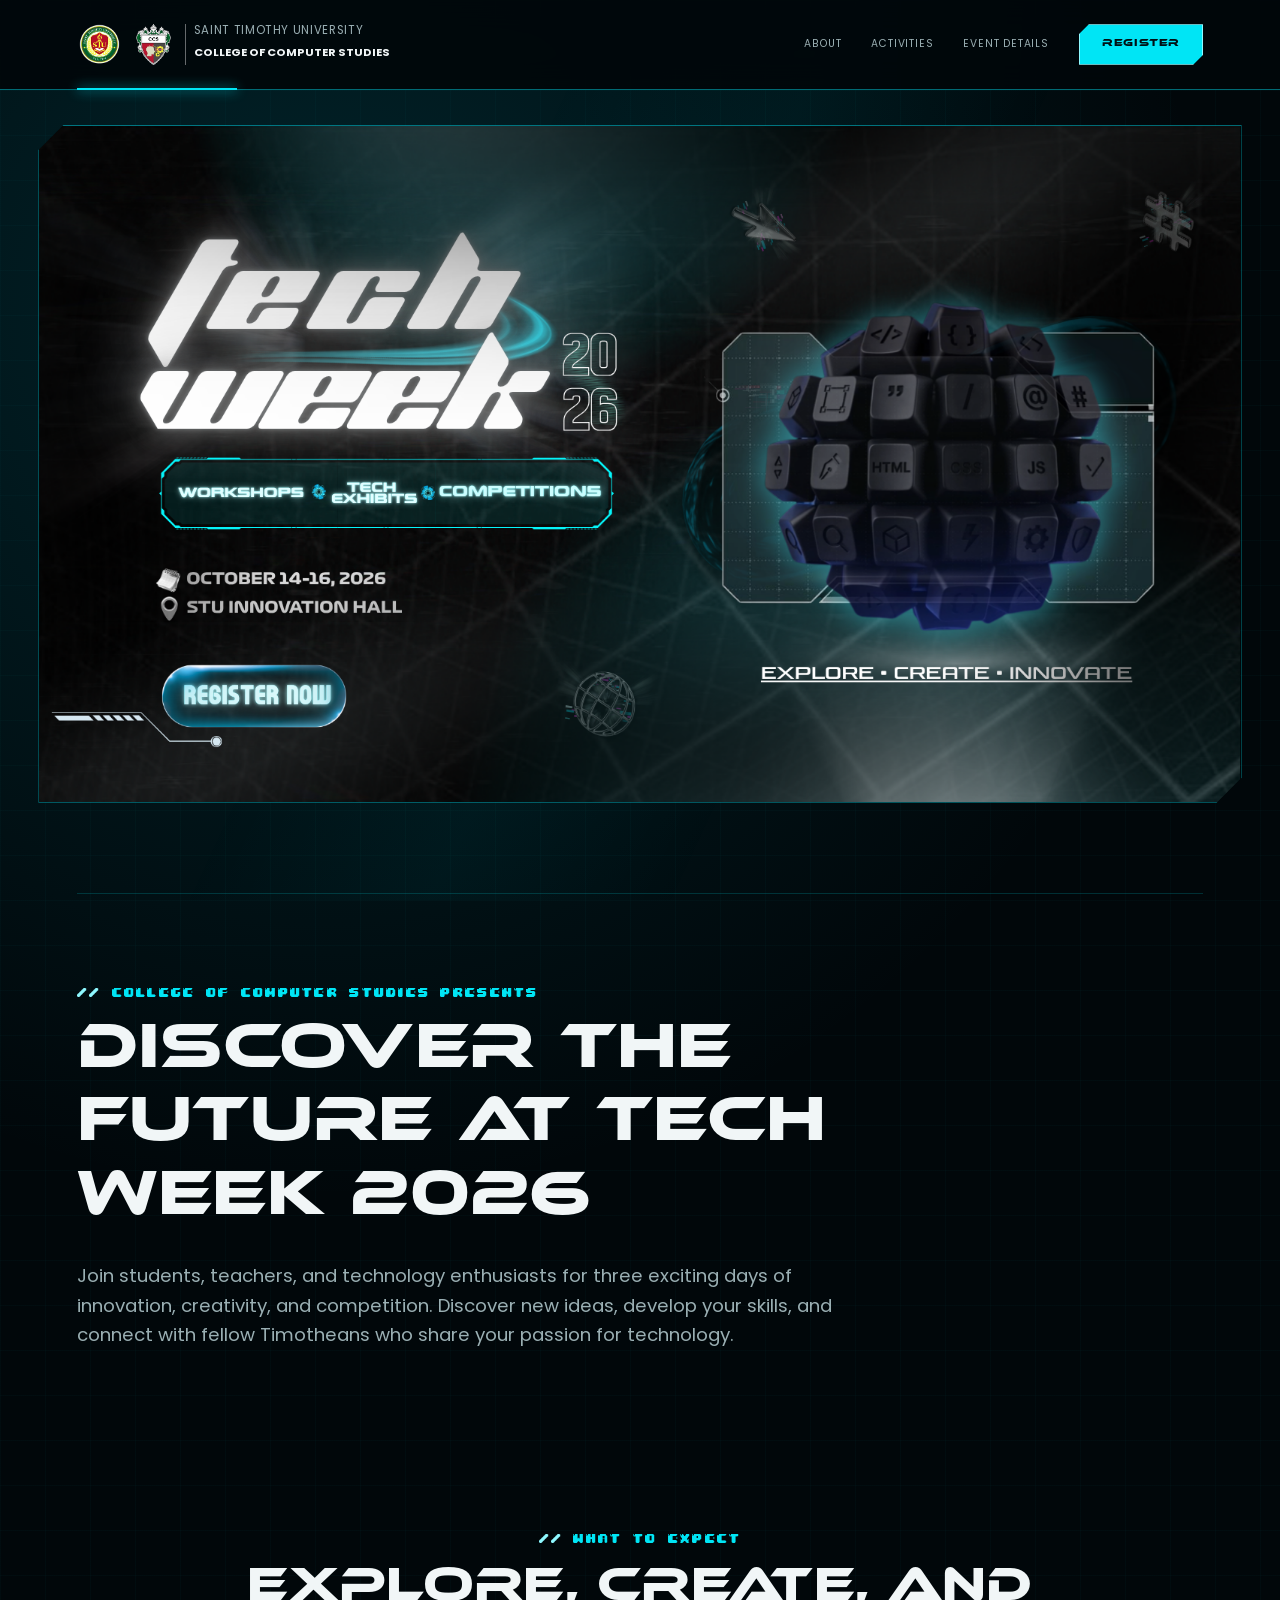
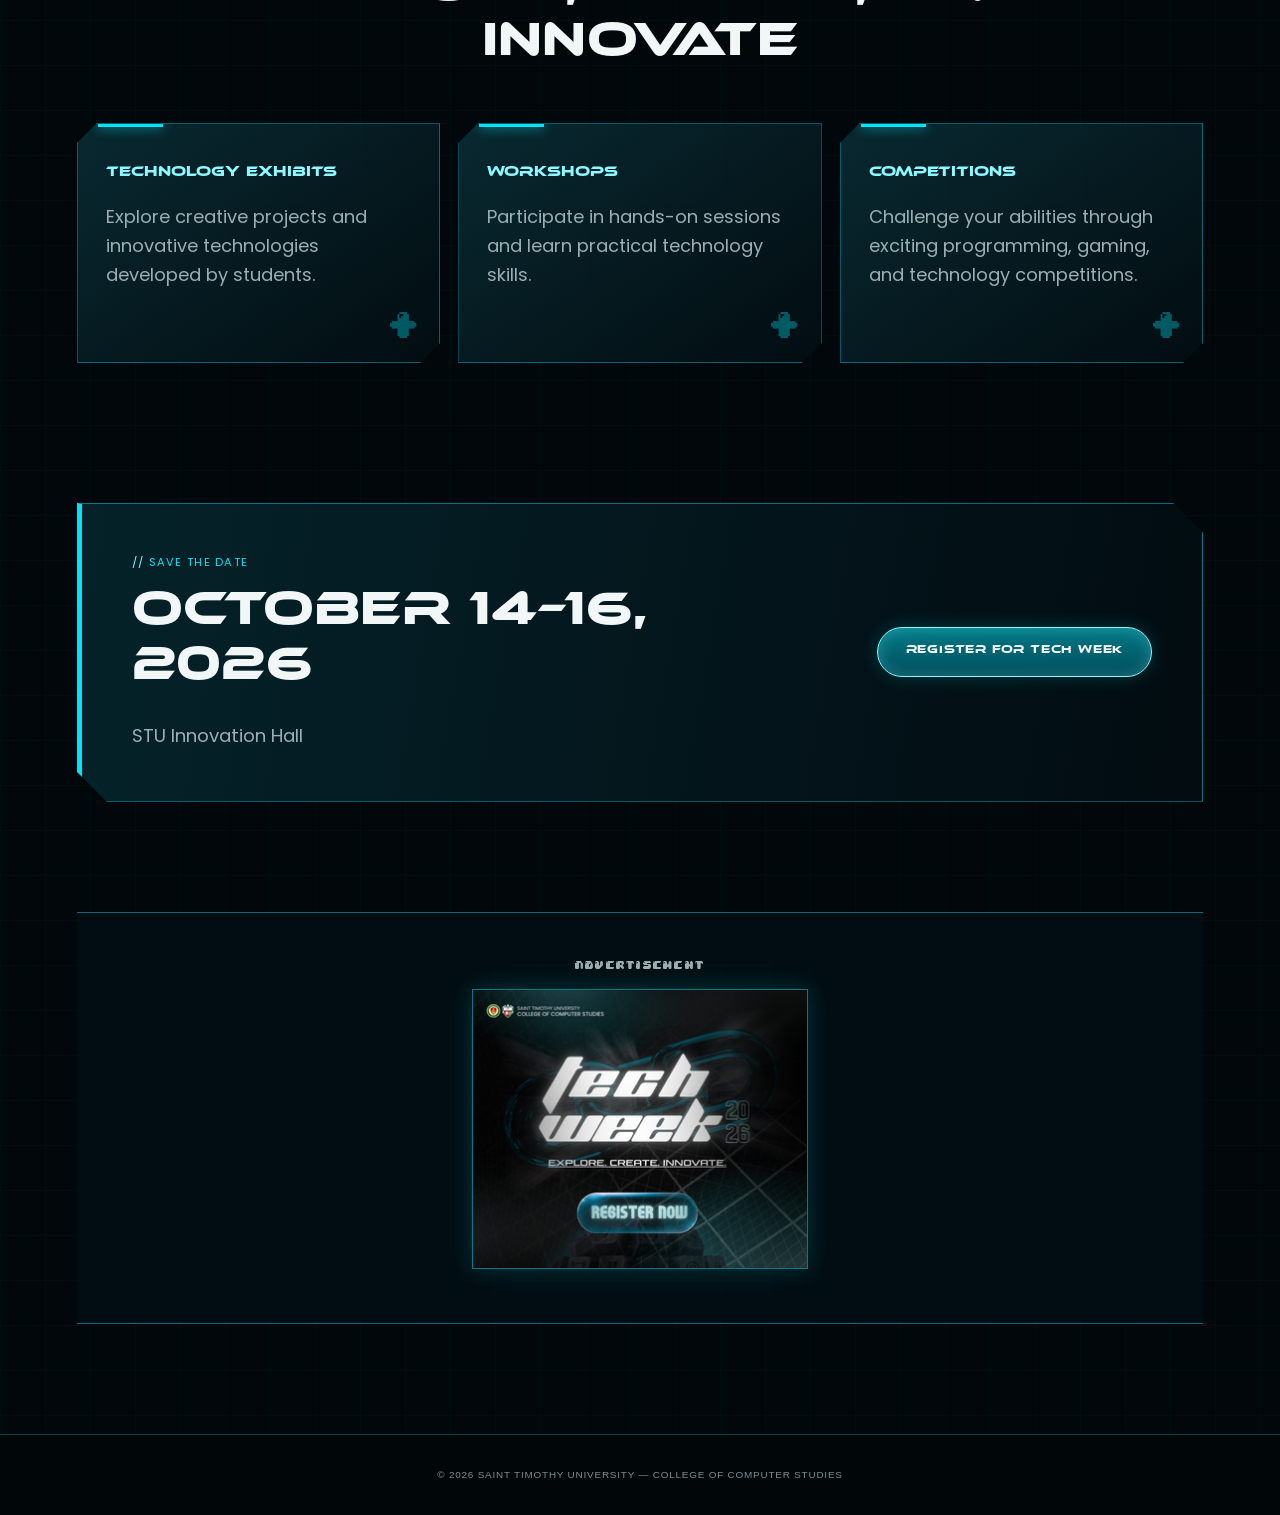
==== index.html @ e006cb98 "Add files via upload" ====
<!DOCTYPE html>
<html lang="en">
<head>
    <meta charset="UTF-8">
    <meta name="viewport" content="width=device-width, initial-scale=1.0">

    <title>Tech Week 2026 | Saint Timothy University</title>
    <meta name="description"
          content="Register for Tech Week 2026 of the College of Computer Studies.">

    <link rel="stylesheet" href="style.css">
</head>

<body>

    <!-- Navigation -->
    <header class="site-header">
        <div class="school-brand">
            <img src="images/stu-logo.png" alt="Saint Timothy University logo">
            <img src="images/ccs-logo.png" alt="College of Computer Studies logo">

            <div>
                <p>Saint Timothy University</p>
                <strong>College of Computer Studies</strong>
            </div>
        </div>

        <nav>
            <a href="#about">About</a>
            <a href="#activities">Activities</a>
            <a href="#event-details">Event Details</a>
            <a href="register.html" class="nav-register">Register</a>
        </nav>
    </header>

    <main>

        <section class="hero">

    <div class="video-banner">

        <video
            autoplay
            muted
            loop
            playsinline
            poster="images/landing-page-banner.png"
        >
            <source
                src="videos/landing-page-video.mp4"
                type="video/mp4"
            >

            Your browser does not support video.
        </video>

            <a
            href="register.html"
            class="video-register-hotspot"
            aria-label="Register for Tech Week 2026"
        ></a>

    </div>

</section>

        <!-- About -->
        <section id="about" class="content-section">
            <p class="section-label">College of Computer Studies presents</p>

            <h1>Discover the future at Tech Week 2026</h1>

            <p>
                Join students, teachers, and technology enthusiasts for three
                exciting days of innovation, creativity, and competition.
                Discover new ideas, develop your skills, and connect with
                fellow Timotheans who share your passion for technology.
            </p>
        </section>

        <!-- Activities -->
        <section id="activities" class="content-section">
            <p class="section-label">What to expect</p>
            <h2>Explore, create, and innovate</h2>

            <div class="activity-container">

                <article class="activity-card">
                    <h3>Technology Exhibits</h3>
                    <p>
                        Explore creative projects and innovative technologies
                        developed by students.
                    </p>
                </article>

                <article class="activity-card">
                    <h3>Workshops</h3>
                    <p>
                        Participate in hands-on sessions and learn practical
                        technology skills.
                    </p>
                </article>

                <article class="activity-card">
                    <h3>Competitions</h3>
                    <p>
                        Challenge your abilities through exciting programming,
                        gaming, and technology competitions.
                    </p>
                </article>

            </div>
        </section>

        <!-- Event Details -->
        <section id="event-details" class="event-details">
            <div>
                <p class="section-label">Save the date</p>
                <h2>October 14–16, 2026</h2>
                <p>STU Innovation Hall</p>
            </div>

            <a href="register.html" class="primary-button">
                Register for Tech Week
            </a>
        </section>

        <!-- Clickable Banner Advertisement -->
        <aside class="advertisement">
            <p class="ad-label">Advertisement</p>

            <a href="register.html"
               aria-label="Register for Tech Week 2026">
                <img
                    src="images/banner-ad.png"
                    alt="Tech Week 2026 registration banner advertisement"
                >
            </a>
        </aside>

    </main>

    <footer>
        <p>
            © 2026 Saint Timothy University —
            College of Computer Studies
        </p>
    </footer>

    <script src="script.js"></script>
</body>
</html>
---- style.css ----
@import url("https://fonts.googleapis.com/css2?family=Poppins:wght@400;500;600;700&display=swap");

@font-face {
    font-family: "Planet Kosmos";
    src: url("fonts/PLANK___.TTF") format("truetype");
    font-weight: normal;
    font-style: normal;
}

@font-face {
    font-family: "Ethnocentric";
    src: url("fonts/Ethnocentric-Regular.otf") format("opentype");
    font-weight: normal;
    font-style: normal;
}

@font-face {
    font-family: "04B30";
    src: url("fonts/04B_30__.TTF") format("truetype");
    font-weight: normal;
    font-style: normal;
}

* {
    margin: 0;
    padding: 0;
    box-sizing: border-box;
}

:root {
    --black: #01070a;
    --dark: #041015;
    --panel: #071b21;
    --panel-light: #0b2b32;
    --cyan: #00e5f5;
    --cyan-light: #8ef8ff;
    --cyan-dark: #05798a;
    --white: #f1f6f7;
    --gray: #9aafb3;
    --border: rgba(0, 229, 245, 0.45);
}

html {
    scroll-behavior: smooth;
}

body {
    min-height: 100vh;
    overflow-x: hidden;

    background-color: var(--black);
    background-image:
        linear-gradient(rgba(0, 229, 245, 0.025) 1px, transparent 1px),
        linear-gradient(90deg, rgba(0, 229, 245, 0.025) 1px, transparent 1px),
        radial-gradient(
            circle at 25% 10%,
            rgba(0, 150, 170, 0.2),
            transparent 30%
        );

    background-size:
        45px 45px,
        45px 45px,
        auto;

    color: var(--white);
    font-family: "Poppins", sans-serif;
    font-size: 18px;
    line-height: 1.6;
}

body::before {
    content: "";
    position: fixed;
    inset: 0;
    z-index: -1;
    pointer-events: none;

    background:
        linear-gradient(
            115deg,
            transparent 35%,
            rgba(0, 229, 245, 0.035) 50%,
            transparent 65%
        );
}

img {
    display: block;
    max-width: 100%;
}

a {
    color: inherit;
    text-decoration: none;
}


/* ==============================
   HEADER
   ============================== */

.site-header {
    width: 100%;
    min-height: 90px;
    padding: 14px 6%;

    display: flex;
    align-items: center;
    justify-content: space-between;
    gap: 30px;

    background: rgba(1, 7, 10, 0.92);
    border-bottom: 1px solid var(--border);
    backdrop-filter: blur(15px);

    position: sticky;
    top: 0;
    z-index: 1000;
}

.site-header::after {
    content: "";
    width: 160px;
    height: 2px;

    position: absolute;
    bottom: -1px;
    left: 6%;

    background: var(--cyan);
    box-shadow: 0 0 12px var(--cyan);
}

.school-brand {
    display: flex;
    align-items: center;
    gap: 9px;
}

.school-brand img {
    width: 45px;
    height: 45px;
    object-fit: contain;
}

.school-brand div {
    padding-left: 8px;
    border-left: 1px solid rgba(255, 255, 255, 0.4);
}

.school-brand p {
    color: var(--gray);
    font-size: 0.72rem;
    line-height: 1.1;
    letter-spacing: 0.04rem;
    text-transform: uppercase;
}

.school-brand strong {
    color: var(--white);
    font-family: "Orbitron", sans-serif;
    font-size: 0.7rem;
    line-height: 1.1;
    text-transform: uppercase;
}

nav {
    display: flex;
    align-items: center;
    gap: 30px;
}

nav a {
    color: var(--gray);
    font-family: "Orbitron", sans-serif;
    font-size: 0.65rem;
    letter-spacing: 0.05rem;
    text-transform: uppercase;
    transition: 0.25s;
}

nav a:hover {
    color: var(--cyan-light);
    text-shadow: 0 0 10px var(--cyan);
}

.nav-register {
    padding: 11px 22px;
    color: #001014;
    background: var(--cyan);
    border: 1px solid var(--cyan-light);

    clip-path: polygon(
        10px 0,
        100% 0,
        100% calc(100% - 10px),
        calc(100% - 10px) 100%,
        0 100%,
        0 10px
    );
}

.nav-register:hover {
    color: #001014;
    background: var(--cyan-light);
    box-shadow: 0 0 20px rgba(0, 229, 245, 0.55);
}


/* ==============================
   LANDING-PAGE BANNER
   ============================== */

.hero {
    width: min(1500px, 94%);
    margin: 35px auto 90px;
    text-align: center;
}

.hero-banner {
    display: block;
    position: relative;
    overflow: hidden;
    border: 1px solid rgba(0, 229, 245, 0.55);

    clip-path: polygon(
        25px 0,
        100% 0,
        100% calc(100% - 25px),
        calc(100% - 25px) 100%,
        0 100%,
        0 25px
    );

    box-shadow:
        0 0 30px rgba(0, 229, 245, 0.15),
        inset 0 0 25px rgba(0, 229, 245, 0.08);

    transition: 0.3s;
}

.hero-banner::after {
    content: "";
    position: absolute;
    inset: 0;

    background: linear-gradient(
        105deg,
        transparent 35%,
        rgba(142, 248, 255, 0.09) 50%,
        transparent 65%
    );

    transform: translateX(-100%);
    transition: 0.7s;
}

.hero-banner:hover {
    border-color: var(--cyan-light);
    box-shadow: 0 0 45px rgba(0, 229, 245, 0.3);
}

.hero-banner:hover::after {
    transform: translateX(100%);
}

.hero-banner img {
    width: 100%;
}

.hero-hint {
    margin-top: 15px;
    color: var(--gray);
    font-family: "Orbitron", sans-serif;
    font-size: 0.62rem;
    letter-spacing: 0.12rem;
    text-transform: uppercase;
}


/* ==============================
   CONTENT SECTIONS
   ============================== */

.content-section {
    width: min(1150px, 88%);
    margin: auto;
    padding: 90px 0;
}

#about {
    text-align: left;
    border-top: 1px solid rgba(0, 229, 245, 0.18);
}

.section-label {
    margin-bottom: 15px;
    color: var(--cyan);
    font-family: "Orbitron", sans-serif;
    font-size: 0.7rem;
    font-weight: 700;
    letter-spacing: 0.15rem;
    text-transform: uppercase;
}

.section-label::before {
    content: "// ";
    color: var(--cyan-light);
}

.content-section h1,
.content-section h2,
.event-details h2 {
    max-width: 850px;
    margin-bottom: 24px;

    color: var(--white);
    font-family: "Orbitron", sans-serif;
    font-weight: 700;
    line-height: 1.15;
    text-transform: uppercase;
}

.content-section h1 {
    font-size: clamp(2.2rem, 5vw, 4.5rem);
}

.content-section h2,
.event-details h2 {
    font-size: clamp(1.7rem, 4vw, 3rem);
}

.content-section > p:last-child {
    max-width: 800px;
    color: var(--gray);
    font-size: 1.15rem;
}


/* ==============================
   ACTIVITY PANELS
   ============================== */

#activities {
    text-align: center;
}

#activities h2 {
    margin-left: auto;
    margin-right: auto;
}

.activity-container {
    margin-top: 50px;

    display: grid;
    grid-template-columns: repeat(3, 1fr);
    gap: 18px;
}

.activity-card {
    min-height: 240px;
    padding: 38px 28px;
    position: relative;
    overflow: hidden;

    background:
        linear-gradient(
            145deg,
            rgba(10, 46, 54, 0.88),
            rgba(2, 13, 18, 0.96)
        );

    border: 1px solid rgba(0, 229, 245, 0.35);
    text-align: left;

    clip-path: polygon(
        20px 0,
        100% 0,
        100% calc(100% - 20px),
        calc(100% - 20px) 100%,
        0 100%,
        0 20px
    );

    transition: 0.3s;
}

.activity-card::before {
    content: "";
    width: 65px;
    height: 3px;

    position: absolute;
    top: 0;
    left: 20px;

    background: var(--cyan);
    box-shadow: 0 0 12px var(--cyan);
}

.activity-card::after {
    content: "+";
    position: absolute;
    right: 18px;
    bottom: 10px;

    color: rgba(0, 229, 245, 0.35);
    font-family: "Orbitron", sans-serif;
    font-size: 2rem;
}

.activity-card:hover {
    transform: translateY(-8px);
    border-color: var(--cyan);
    box-shadow: 0 0 25px rgba(0, 229, 245, 0.18);
}

.activity-card h3 {
    margin-bottom: 18px;
    color: var(--cyan-light);
    font-family: "Orbitron", sans-serif;
    font-size: 1rem;
    text-transform: uppercase;
}

.activity-card p {
    color: var(--gray);
}


/* ==============================
   EVENT DETAILS
   ============================== */

.event-details {
    width: min(1150px, 88%);
    margin: 50px auto 110px;
    padding: 50px;

    display: flex;
    align-items: center;
    justify-content: space-between;
    gap: 30px;

    background:
        linear-gradient(
            100deg,
            rgba(5, 36, 44, 0.95),
            rgba(2, 12, 17, 0.98)
        );

    border: 1px solid var(--border);
    border-left: 5px solid var(--cyan);

    clip-path: polygon(
        0 0,
        calc(100% - 30px) 0,
        100% 30px,
        100% 100%,
        30px 100%,
        0 calc(100% - 30px)
    );
}

.event-details p:not(.section-label) {
    color: var(--gray);
    font-size: 1.15rem;
}

.primary-button {
    display: inline-block;
    flex-shrink: 0;
    padding: 15px 28px;

    color: var(--white);
    background:
        linear-gradient(
            180deg,
            rgba(0, 229, 245, 0.5),
            rgba(1, 91, 108, 0.8)
        );

    border: 1px solid var(--cyan-light);
    border-radius: 30px;

    font-family: "Orbitron", sans-serif;
    font-size: 0.7rem;
    font-weight: 700;
    letter-spacing: 0.05rem;
    text-transform: uppercase;

    box-shadow:
        inset 0 0 15px rgba(142, 248, 255, 0.25),
        0 0 18px rgba(0, 229, 245, 0.2);

    transition: 0.3s;
}

.primary-button:hover {
    color: #001014;
    background: var(--cyan-light);
    transform: translateY(-3px);
    box-shadow: 0 0 30px rgba(0, 229, 245, 0.55);
}


/* ==============================
   BANNER ADVERTISEMENT
   ============================== */

.advertisement {
    width: min(1150px, 88%);
    margin: 0 auto 110px;
    padding: 45px;

    background: rgba(3, 18, 23, 0.65);
    border-top: 1px solid var(--border);
    border-bottom: 1px solid var(--border);

    text-align: center;
}

.ad-label {
    margin-bottom: 16px;
    color: var(--gray);
    font-family: "Orbitron", sans-serif;
    font-size: 0.6rem;
    letter-spacing: 0.15rem;
    text-transform: uppercase;
}

.advertisement a {
    display: inline-block;
    position: relative;
}

.advertisement img {
    width: 336px;
    height: 280px;
    object-fit: cover;

    border: 1px solid var(--cyan-dark);
    box-shadow: 0 0 25px rgba(0, 229, 245, 0.18);
    transition: 0.3s;
}

.advertisement a:hover img {
    transform: scale(1.025);
    border-color: var(--cyan-light);
    box-shadow: 0 0 35px rgba(0, 229, 245, 0.4);
}


/* ==============================
   FOOTER
   ============================== */

footer {
    padding: 32px 20px;

    background: #010609;
    border-top: 1px solid rgba(0, 229, 245, 0.25);

    color: #789095;
    font-family: "Orbitron", sans-serif;
    font-size: 0.62rem;
    letter-spacing: 0.05rem;
    text-align: center;
    text-transform: uppercase;
}


/* ==============================
   RESPONSIVE DESIGN
   ============================== */

@media (max-width: 900px) {

    .site-header {
        flex-direction: column;
        padding: 18px 5%;
    }

    nav {
        width: 100%;
        justify-content: center;
        flex-wrap: wrap;
        gap: 18px;
    }

    .activity-container {
        grid-template-columns: 1fr;
    }

    .activity-card {
        min-height: auto;
    }

    .event-details {
        padding: 40px 28px;
        flex-direction: column;
        align-items: flex-start;
    }
}

@media (max-width: 550px) {

    body {
        font-size: 16px;
    }

    .school-brand img {
        width: 36px;
        height: 36px;
    }

    .school-brand p {
        font-size: 0.58rem;
    }

    .school-brand strong {
        font-size: 0.6rem;
    }

    nav a:not(.nav-register) {
        display: none;
    }

    .hero {
        width: 96%;
        margin-top: 18px;
    }

    .content-section {
        padding: 65px 0;
    }

    .event-details {
        width: 92%;
    }

    .advertisement {
        width: 92%;
        padding: 30px 15px;
    }

    .advertisement img {
        width: 100%;
        max-width: 336px;
        height: auto;
    }
}
/* ==============================
   CUSTOM TECH WEEK FONTS
   ============================== */

/* Normal readable text */
body,
.school-brand p,
.school-brand strong,
nav a,
.activity-card p,
.content-section > p:last-child,
.event-details p {
    font-family: "Poppins", Arial, sans-serif;
}

/* Major headings */
.content-section h1,
.content-section h2,
.event-details h2 {
    font-family: "Ethnocentric", Arial, sans-serif;
    font-weight: normal;
    letter-spacing: 0.02rem;
}

/* Activity names */
.activity-card h3 {
    font-family: "Ethnocentric", Arial, sans-serif;
    font-weight: normal;
    font-size: 0.9rem;
}

/* Small HUD-style labels only */
.section-label,
.hero-hint,
.ad-label,
.activity-card::after {
    font-family: "04B30", monospace;
    font-weight: normal;
    letter-spacing: 0.08rem;
}

/* Registration buttons */
.primary-button,
.nav-register {
    font-family: "Ethnocentric", Arial, sans-serif;
    font-weight: normal;
}

/* Optional decorative title */
.tech-title {
    font-family: "Planet Kosmos", Arial, sans-serif;
    font-weight: normal;
}

.video-banner {
    position: relative;
    overflow: hidden;

    border: 1px solid var(--border);

    clip-path: polygon(
        25px 0,
        100% 0,
        100% calc(100% - 25px),
        calc(100% - 25px) 100%,
        0 100%,
        0 25px
    );

    box-shadow: 0 0 35px rgba(0, 229, 245, 0.2);
}

.video-banner video {
    display: block;
    width: 100%;
    height: auto;
}

/* Invisible clickable area over the button in the video */
.video-register-hotspot {
    position: absolute;

    left: 10.2%;
    bottom: 11%;
    width: 15.5%;
    height: 9.5%;

    border-radius: 50px;
    cursor: pointer;
    z-index: 5;
}

.video-register-hotspot:hover {
    box-shadow: 0 0 25px rgba(0, 229, 245, 0.65);
}

.video-register-button:hover {
    color: #001014;
    background: var(--cyan-light);
    transform: translateY(-3px);
    box-shadow: 0 0 30px rgba(0, 229, 245, 0.65);
}

@media (max-width: 550px) {
    .video-register-button {
        left: 7%;
        bottom: 7%;
        padding: 10px 16px;
        font-size: 0.5rem;
    }
}

/* ==============================
   REGISTRATION PAGE
   ============================== */

.registration-container {
    width: min(1200px, 90%);
    margin: 70px auto 110px;

    display: grid;
    grid-template-columns: 0.85fr 1.15fr;
    gap: 50px;
    align-items: start;
}

.registration-introduction {
    position: sticky;
    top: 140px;
}

.registration-introduction h1 {
    margin-bottom: 25px;

    font-family: "Ethnocentric", Arial, sans-serif;
    font-size: clamp(2rem, 4vw, 3.5rem);
    font-weight: normal;
    line-height: 1.2;
    text-transform: uppercase;
}

.registration-introduction > p:not(.section-label) {
    color: var(--gray);
}

.registration-details {
    margin-top: 40px;
    border-top: 1px solid var(--border);
}

.registration-details div {
    padding: 20px 0;
    border-bottom: 1px solid rgba(0, 229, 245, 0.18);
}

.registration-details span {
    display: block;
    margin-bottom: 4px;

    color: var(--cyan);
    font-family: "04B30", monospace;
    font-size: 0.62rem;
    text-transform: uppercase;
}

.registration-details strong {
    color: var(--white);
    font-family: "Poppins", sans-serif;
    font-size: 0.95rem;
}

.form-panel {
    padding: 45px;

    background:
        linear-gradient(
            145deg,
            rgba(9, 42, 50, 0.92),
            rgba(2, 13, 18, 0.98)
        );

    border: 1px solid var(--border);

    clip-path: polygon(
        25px 0,
        100% 0,
        100% calc(100% - 25px),
        calc(100% - 25px) 100%,
        0 100%,
        0 25px
    );
}

.form-heading {
    margin-bottom: 35px;
    padding-bottom: 20px;
    border-bottom: 1px solid rgba(0, 229, 245, 0.25);
}

.form-heading p {
    color: var(--cyan-light);
    font-family: "Ethnocentric", Arial, sans-serif;
    font-size: 1rem;
}

.form-heading span {
    color: var(--gray);
    font-size: 0.8rem;
}

.form-grid {
    display: grid;
    grid-template-columns: repeat(2, 1fr);
    gap: 22px;
}

.form-group {
    display: flex;
    flex-direction: column;
    gap: 8px;
}

.full-width {
    grid-column: 1 / -1;
}

.form-group label {
    color: var(--white);
    font-family: "Poppins", sans-serif;
    font-size: 0.8rem;
    font-weight: 600;
}

.form-group input,
.form-group select,
.form-group textarea {
    width: 100%;
    padding: 14px 15px;

    color: var(--white);
    background: rgba(0, 8, 12, 0.75);

    border: 1px solid rgba(0, 229, 245, 0.25);
    border-radius: 2px;
    outline: none;

    font-family: "Poppins", sans-serif;
    font-size: 0.85rem;

    transition: 0.25s;
}

.form-group textarea {
    resize: vertical;
}

.form-group input:focus,
.form-group select:focus,
.form-group textarea:focus {
    border-color: var(--cyan);
    box-shadow: 0 0 15px rgba(0, 229, 245, 0.16);
}

.form-group input::placeholder,
.form-group textarea::placeholder {
    color: #61777c;
}

.form-group select option {
    color: var(--white);
    background: var(--dark);
}

.agreement {
    margin: 28px 0;

    display: flex;
    align-items: flex-start;
    gap: 12px;

    color: var(--gray);
    font-family: "Poppins", sans-serif;
    font-size: 0.78rem;
}

.agreement input {
    margin-top: 5px;
    accent-color: var(--cyan);
}

.submit-button {
    width: 100%;
    padding: 17px 25px;

    color: #001014;
    background: linear-gradient(
        90deg,
        var(--cyan-dark),
        var(--cyan-light)
    );

    border: 1px solid var(--cyan-light);
    cursor: pointer;

    clip-path: polygon(
        12px 0,
        100% 0,
        100% calc(100% - 12px),
        calc(100% - 12px) 100%,
        0 100%,
        0 12px
    );

    font-family: "Ethnocentric", Arial, sans-serif;
    font-size: 0.75rem;
    text-transform: uppercase;

    transition: 0.3s;
}

.submit-button:hover {
    background: var(--cyan-light);
    box-shadow: 0 0 28px rgba(0, 229, 245, 0.5);
}

@media (max-width: 850px) {

    .registration-container {
        grid-template-columns: 1fr;
    }

    .registration-introduction {
        position: static;
    }
}

@media (max-width: 550px) {

    .form-panel {
        padding: 32px 20px;
    }

    .form-grid {
        grid-template-columns: 1fr;
    }

    .full-width {
        grid-column: auto;
    }
}

/* ==============================
   THANK-YOU PAGE
   ============================== */

.thankyou-page {
    min-height: 100vh;
}

.thankyou-container {
    width: min(850px, 90%);
    min-height: calc(100vh - 180px);
    margin: auto;
    padding: 80px 0;

    display: flex;
    align-items: center;
    justify-content: center;
}

.success-panel {
    width: 100%;
    padding: 60px;

    background:
        radial-gradient(
            circle at top,
            rgba(0, 229, 245, 0.15),
            transparent 40%
        ),
        linear-gradient(
            145deg,
            rgba(8, 41, 49, 0.95),
            rgba(2, 12, 17, 0.98)
        );

    border: 1px solid var(--border);

    clip-path: polygon(
        30px 0,
        100% 0,
        100% calc(100% - 30px),
        calc(100% - 30px) 100%,
        0 100%,
        0 30px
    );

    text-align: center;
    box-shadow: 0 0 45px rgba(0, 229, 245, 0.15);
}

.success-icon {
    width: 80px;
    height: 80px;
    margin: 0 auto 30px;

    display: flex;
    align-items: center;
    justify-content: center;

    color: #001014;
    background: var(--cyan);
    border: 2px solid var(--cyan-light);
    border-radius: 50%;

    font-family: "Poppins", sans-serif;
    font-size: 2.5rem;
    font-weight: 700;

    box-shadow: 0 0 30px rgba(0, 229, 245, 0.55);
}

.success-panel h1 {
    margin-bottom: 20px;

    color: var(--white);
    font-family: "Ethnocentric", Arial, sans-serif;
    font-size: clamp(1.8rem, 5vw, 3rem);
    font-weight: normal;
    line-height: 1.25;
    text-transform: uppercase;
}

.success-message {
    max-width: 650px;
    margin: auto;
    color: var(--gray);
    font-family: "Poppins", sans-serif;
}

.success-details {
    margin: 40px 0;

    display: grid;
    grid-template-columns: repeat(3, 1fr);

    border-top: 1px solid rgba(0, 229, 245, 0.25);
    border-bottom: 1px solid rgba(0, 229, 245, 0.25);
}

.success-details div {
    padding: 22px 15px;
}

.success-details div:not(:last-child) {
    border-right: 1px solid rgba(0, 229, 245, 0.25);
}

.success-details span {
    display: block;
    margin-bottom: 6px;

    color: var(--cyan);
    font-family: "04B30", monospace;
    font-size: 0.58rem;
    text-transform: uppercase;
}

.success-details strong {
    color: var(--white);
    font-family: "Poppins", sans-serif;
    font-size: 0.85rem;
}

.confirmation-note {
    max-width: 600px;
    margin: 0 auto 5px;

    color: var(--gray);
    font-family: "Poppins", sans-serif;
    font-size: 0.82rem;
}

@media (max-width: 650px) {

    .success-panel {
        padding: 45px 22px;
    }

    .success-details {
        grid-template-columns: 1fr;
    }

    .success-details div:not(:last-child) {
        border-right: none;
        border-bottom: 1px solid rgba(0, 229, 245, 0.25);
    }
}
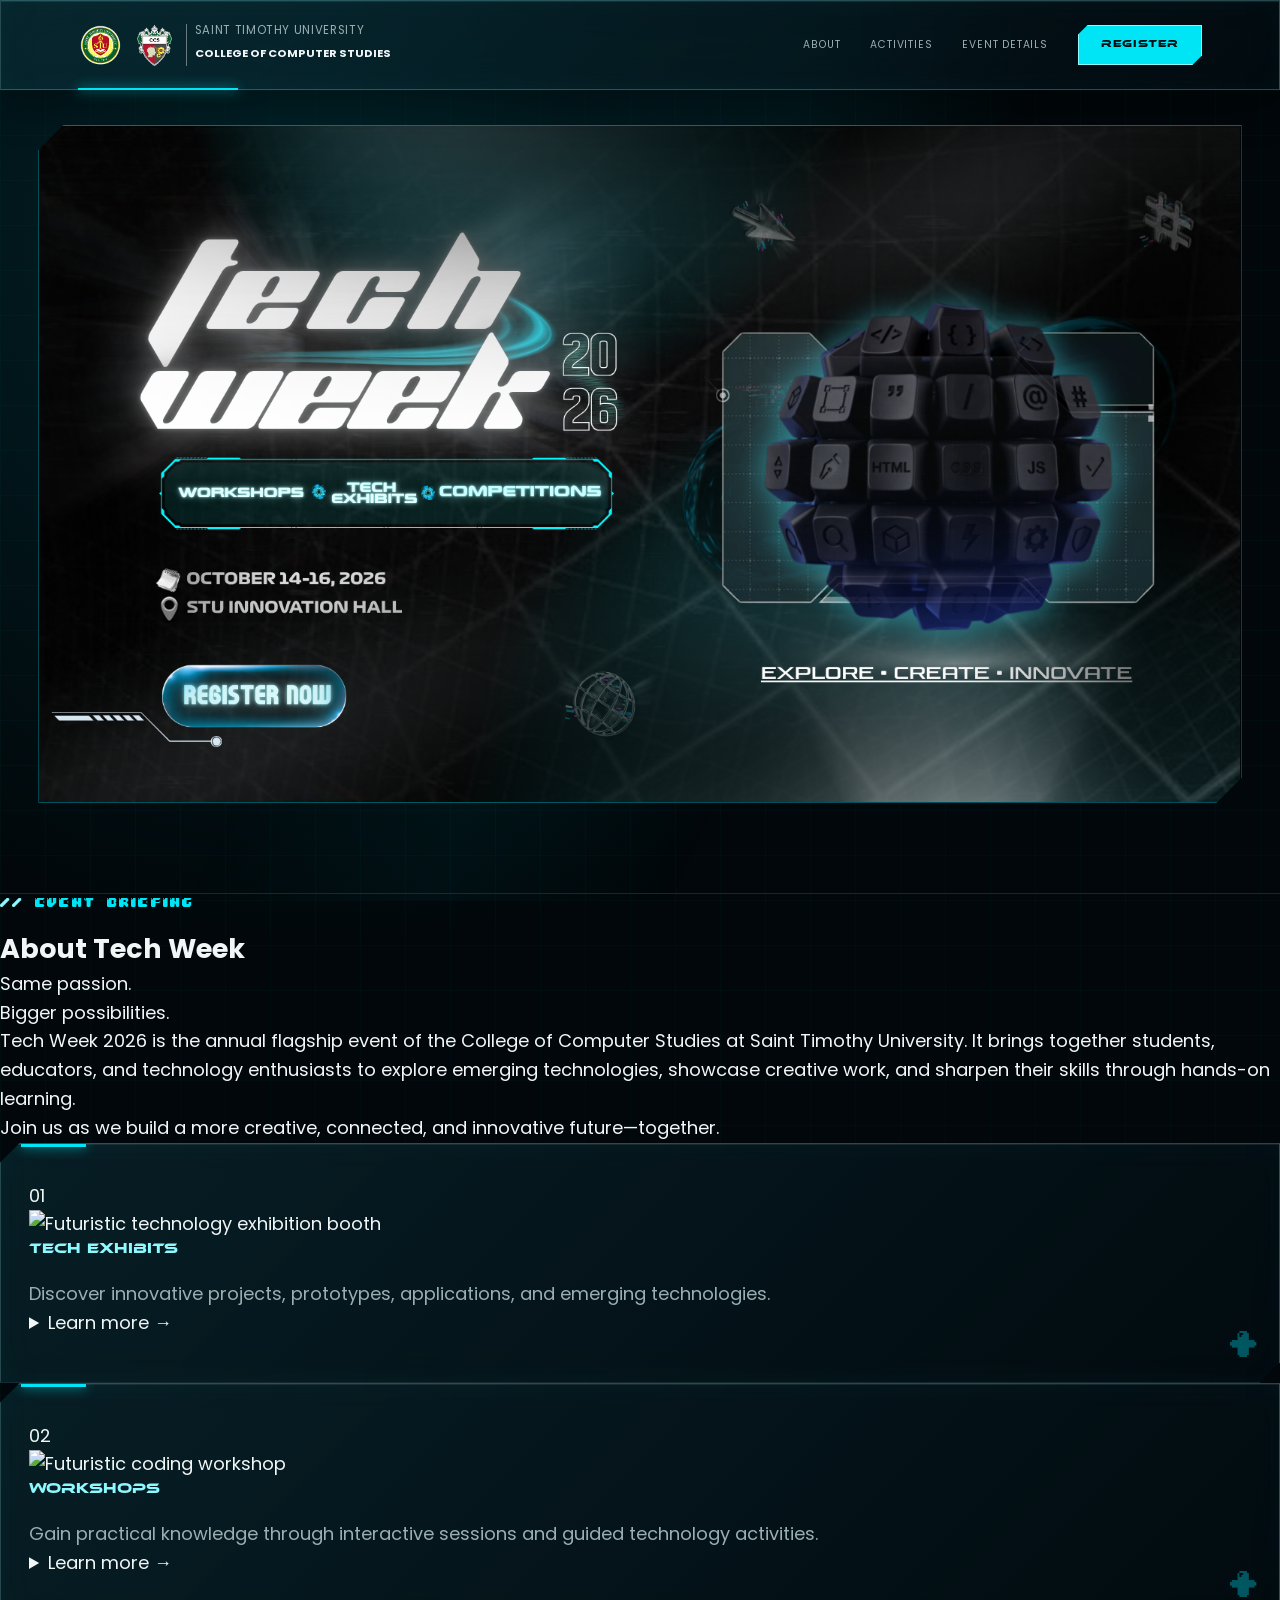
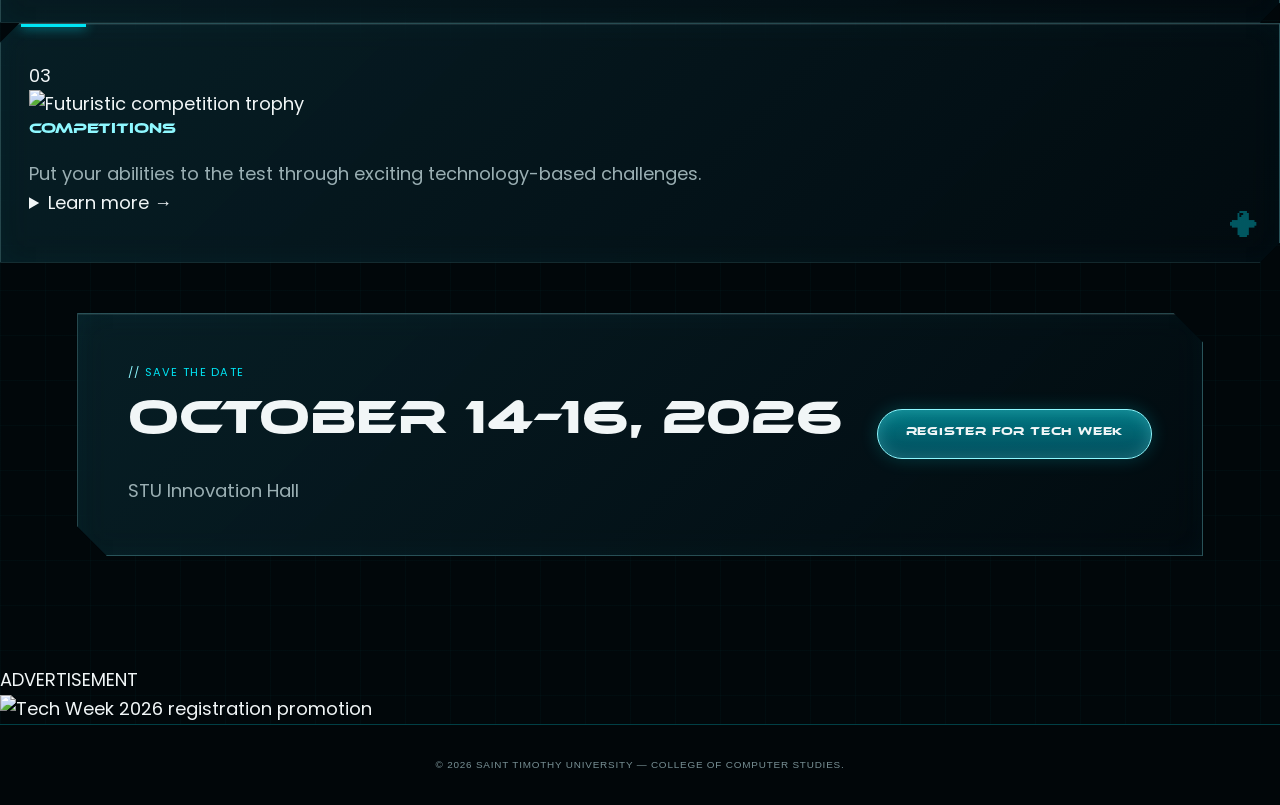
==== commit fcd89025: "Update index.html" ====
--- a/index.html
+++ b/index.html
@@ -1,12 +1,20 @@
 <!DOCTYPE html>
 <html lang="en">
+
 <head>
     <meta charset="UTF-8">
-    <meta name="viewport" content="width=device-width, initial-scale=1.0">
+
+    <meta
+        name="viewport"
+        content="width=device-width, initial-scale=1.0"
+    >
 
     <title>Tech Week 2026 | Saint Timothy University</title>
-    <meta name="description"
-          content="Register for Tech Week 2026 of the College of Computer Studies.">
+
+    <meta
+        name="description"
+        content="Register for Tech Week 2026 of the College of Computer Studies."
+    >
 
     <link rel="stylesheet" href="style.css">
 </head>
@@ -15,138 +23,304 @@
 
     <!-- Navigation -->
     <header class="site-header">
-        <div class="school-brand">
-            <img src="images/stu-logo.png" alt="Saint Timothy University logo">
-            <img src="images/ccs-logo.png" alt="College of Computer Studies logo">
+
+        <a href="index.html" class="school-brand">
+
+            <img
+                src="images/stu-logo.png"
+                alt="Saint Timothy University logo"
+            >
+
+            <img
+                src="images/ccs-logo.png"
+                alt="College of Computer Studies logo"
+            >
 
             <div>
                 <p>Saint Timothy University</p>
                 <strong>College of Computer Studies</strong>
             </div>
-        </div>
+
+        </a>
 
         <nav>
             <a href="#about">About</a>
             <a href="#activities">Activities</a>
             <a href="#event-details">Event Details</a>
-            <a href="register.html" class="nav-register">Register</a>
+
+            <a href="register.html" class="nav-register">
+                Register
+            </a>
         </nav>
+
     </header>
 
+
     <main>
 
+        <!-- Video Landing-Page Banner -->
         <section class="hero">
 
-    <div class="video-banner">
-
-        <video
-            autoplay
-            muted
-            loop
-            playsinline
-            poster="images/landing-page-banner.png"
+            <div class="video-banner">
+
+                <video
+                    autoplay
+                    muted
+                    loop
+                    playsinline
+                    poster="images/landing-page-banner.png"
+                >
+                    <source
+                        src="videos/landing-page-video.mp4"
+                        type="video/mp4"
+                    >
+
+                    Your browser does not support video.
+                </video>
+
+                <!-- Invisible link positioned over
+                     the Register Now button in the video -->
+                <a
+                    href="register.html"
+                    class="video-register-hotspot"
+                    aria-label="Register for Tech Week 2026"
+                ></a>
+
+            </div>
+
+        </section>
+
+
+        <!-- About Tech Week -->
+        <section
+            id="about"
+            class="tech-overview reveal-section"
         >
-            <source
-                src="videos/landing-page-video.mp4"
-                type="video/mp4"
-            >
-
-            Your browser does not support video.
-        </video>
+
+            <div class="about-heading">
+
+                <p class="section-label">
+                    Event Briefing
+                </p>
+
+                <h2>About Tech Week</h2>
+
+                <div class="about-signal">
+                    <span></span>
+
+                    Same passion.<br>
+                    Bigger possibilities.
+                </div>
+
+            </div>
+
+            <div class="about-description">
+
+                <p>
+                    Tech Week 2026 is the annual flagship event of
+                    the College of Computer Studies at Saint Timothy
+                    University. It brings together students, educators,
+                    and technology enthusiasts to explore emerging
+                    technologies, showcase creative work, and sharpen
+                    their skills through hands-on learning.
+                </p>
+
+                <p>
+                    Join us as we build a more creative, connected,
+                    and innovative future—together.
+                </p>
+
+            </div>
+
+        </section>
+
+
+        <!-- Interactive Activity Cards -->
+        <section
+            id="activities"
+            class="activity-showcase"
+        >
+
+            <!-- Tech Exhibits -->
+            <article
+                class="activity-card interactive-card reveal-section"
+            >
+
+                <div class="card-number">01</div>
+
+                <div class="activity-visual">
+                    <img
+                        src="images/tech-exhibits.png"
+                        alt="Futuristic technology exhibition booth"
+                        loading="lazy"
+                    >
+                </div>
+
+                <h3>Tech Exhibits</h3>
+
+                <p>
+                    Discover innovative projects, prototypes,
+                    applications, and emerging technologies.
+                </p>
+
+                <details class="card-details">
+
+                    <summary>
+                        Learn more <span>→</span>
+                    </summary>
+
+                    <p>
+                        Explore interactive displays and creative
+                        solutions developed by students from the
+                        College of Computer Studies.
+                    </p>
+
+                </details>
+
+            </article>
+
+
+            <!-- Workshops -->
+            <article
+                class="activity-card interactive-card reveal-section"
+            >
+
+                <div class="card-number">02</div>
+
+                <div class="activity-visual">
+                    <img
+                        src="images/workshops.png"
+                        alt="Futuristic coding workshop"
+                        loading="lazy"
+                    >
+                </div>
+
+                <h3>Workshops</h3>
+
+                <p>
+                    Gain practical knowledge through interactive
+                    sessions and guided technology activities.
+                </p>
+
+                <details class="card-details">
+
+                    <summary>
+                        Learn more <span>→</span>
+                    </summary>
+
+                    <p>
+                        Participate in hands-on learning sessions
+                        designed to introduce useful tools, ideas,
+                        and digital skills.
+                    </p>
+
+                </details>
+
+            </article>
+
+
+            <!-- Competitions -->
+            <article
+                class="activity-card interactive-card reveal-section"
+            >
+
+                <div class="card-number">03</div>
+
+                <div class="activity-visual">
+                    <img
+                        src="images/competitions.png"
+                        alt="Futuristic competition trophy"
+                        loading="lazy"
+                    >
+                </div>
+
+                <h3>Competitions</h3>
+
+                <p>
+                    Put your abilities to the test through exciting
+                    technology-based challenges.
+                </p>
+
+                <details class="card-details">
+
+                    <summary>
+                        Learn more <span>→</span>
+                    </summary>
+
+                    <p>
+                        Compete individually or with a team while
+                        demonstrating creativity, strategy, and
+                        problem-solving.
+                    </p>
+
+                </details>
+
+            </article>
+
+        </section>
+
+
+        <!-- Event Details -->
+        <section
+            id="event-details"
+            class="event-details reveal-section"
+        >
+
+            <div>
+
+                <p class="section-label">
+                    Save the date
+                </p>
+
+                <h2>October 14–16, 2026</h2>
+
+                <p>STU Innovation Hall</p>
+
+            </div>
 
             <a
-            href="register.html"
-            class="video-register-hotspot"
-            aria-label="Register for Tech Week 2026"
-        ></a>
-
-    </div>
-
-</section>
-
-        <!-- About -->
-        <section id="about" class="content-section">
-            <p class="section-label">College of Computer Studies presents</p>
-
-            <h1>Discover the future at Tech Week 2026</h1>
-
-            <p>
-                Join students, teachers, and technology enthusiasts for three
-                exciting days of innovation, creativity, and competition.
-                Discover new ideas, develop your skills, and connect with
-                fellow Timotheans who share your passion for technology.
-            </p>
-        </section>
-
-        <!-- Activities -->
-        <section id="activities" class="content-section">
-            <p class="section-label">What to expect</p>
-            <h2>Explore, create, and innovate</h2>
-
-            <div class="activity-container">
-
-                <article class="activity-card">
-                    <h3>Technology Exhibits</h3>
-                    <p>
-                        Explore creative projects and innovative technologies
-                        developed by students.
-                    </p>
-                </article>
-
-                <article class="activity-card">
-                    <h3>Workshops</h3>
-                    <p>
-                        Participate in hands-on sessions and learn practical
-                        technology skills.
-                    </p>
-                </article>
-
-                <article class="activity-card">
-                    <h3>Competitions</h3>
-                    <p>
-                        Challenge your abilities through exciting programming,
-                        gaming, and technology competitions.
-                    </p>
-                </article>
-
-            </div>
-        </section>
-
-        <!-- Event Details -->
-        <section id="event-details" class="event-details">
-            <div>
-                <p class="section-label">Save the date</p>
-                <h2>October 14–16, 2026</h2>
-                <p>STU Innovation Hall</p>
-            </div>
-
-            <a href="register.html" class="primary-button">
+                href="register.html"
+                class="primary-button"
+            >
                 Register for Tech Week
             </a>
+
         </section>
 
-        <!-- Clickable Banner Advertisement -->
-        <aside class="advertisement">
-            <p class="ad-label">Advertisement</p>
-
-            <a href="register.html"
-               aria-label="Register for Tech Week 2026">
+
+        <!-- Clickable Event Promotion -->
+        <aside class="event-promo reveal-section">
+
+            <p class="promo-label">
+                ADVERTISEMENT
+            </p>
+
+            <a
+                href="register.html"
+                aria-label="Register for Tech Week 2026"
+            >
                 <img
-                    src="images/banner-ad.png"
-                    alt="Tech Week 2026 registration banner advertisement"
+                    src="images/event-promo.png"
+                    alt="Tech Week 2026 registration promotion"
+                    loading="lazy"
                 >
             </a>
+
         </aside>
 
     </main>
+
 
     <footer>
         <p>
             © 2026 Saint Timothy University —
-            College of Computer Studies
+            College of Computer Studies.
         </p>
     </footer>
 
+
     <script src="script.js"></script>
+
 </body>
-</html>+
+</html>
--- a/style.css
+++ b/style.css
@@ -1149,4 +1149,113 @@
         border-right: none;
         border-bottom: 1px solid rgba(0, 229, 245, 0.25);
     }
-}+}
+
+.site-header,
+.activity-card,
+.event-details,
+.advertisement,
+.form-panel,
+.success-panel {
+    background: linear-gradient(
+        135deg,
+        rgba(13, 52, 61, 0.52),
+        rgba(2, 12, 17, 0.72)
+    );
+
+    backdrop-filter: blur(18px) saturate(140%);
+    -webkit-backdrop-filter: blur(18px) saturate(140%);
+
+    border: 1px solid rgba(142, 248, 255, 0.25);
+
+    box-shadow:
+        inset 0 1px 0 rgba(255, 255, 255, 0.08),
+        inset 0 0 25px rgba(0, 229, 245, 0.035),
+        0 15px 40px rgba(0, 0, 0, 0.3);
+}
+
+/* Stronger glass effect when hovering */
+.activity-card:hover {
+    background: linear-gradient(
+        135deg,
+        rgba(18, 77, 88, 0.65),
+        rgba(3, 21, 28, 0.82)
+    );
+
+    border-color: rgba(142, 248, 255, 0.7);
+
+    box-shadow:
+        inset 0 1px 0 rgba(255, 255, 255, 0.12),
+        0 0 28px rgba(0, 229, 245, 0.2);
+}
+
+/* ==============================
+   SLIDING BANNER SHINE
+   ============================== */
+
+.video-banner {
+    position: relative;
+    overflow: hidden;
+    isolation: isolate;
+}
+
+/* Moving light */
+.video-banner::after {
+    content: "";
+
+    position: absolute;
+    top: -30%;
+    left: -45%;
+
+    width: 24%;
+    height: 160%;
+
+    z-index: 3;
+    pointer-events: none;
+
+    background: linear-gradient(
+        90deg,
+        transparent,
+        rgba(255, 255, 255, 0.08),
+        rgba(142, 248, 255, 0.65),
+        rgba(255, 255, 255, 0.12),
+        transparent
+    );
+
+    filter: blur(5px);
+    transform: skewX(-20deg);
+    opacity: 0;
+
+    transition:
+        left 0.9s ease,
+        opacity 0.25s ease;
+}
+
+/* Shine slides across when hovered */
+.video-banner:hover::after {
+    left: 125%;
+    opacity: 1;
+}
+
+/* Slight banner glow */
+.video-banner {
+    transition:
+        border-color 0.3s ease,
+        box-shadow 0.3s ease,
+        transform 0.3s ease;
+}
+
+.video-banner:hover {
+    border-color: var(--cyan-light);
+
+    box-shadow:
+        0 0 15px rgba(0, 229, 245, 0.3),
+        0 0 50px rgba(0, 229, 245, 0.18);
+
+    transform: translateY(-3px);
+}
+
+/* Keep the clickable Register area above the shine */
+.video-register-hotspot {
+    z-index: 5;
+}
